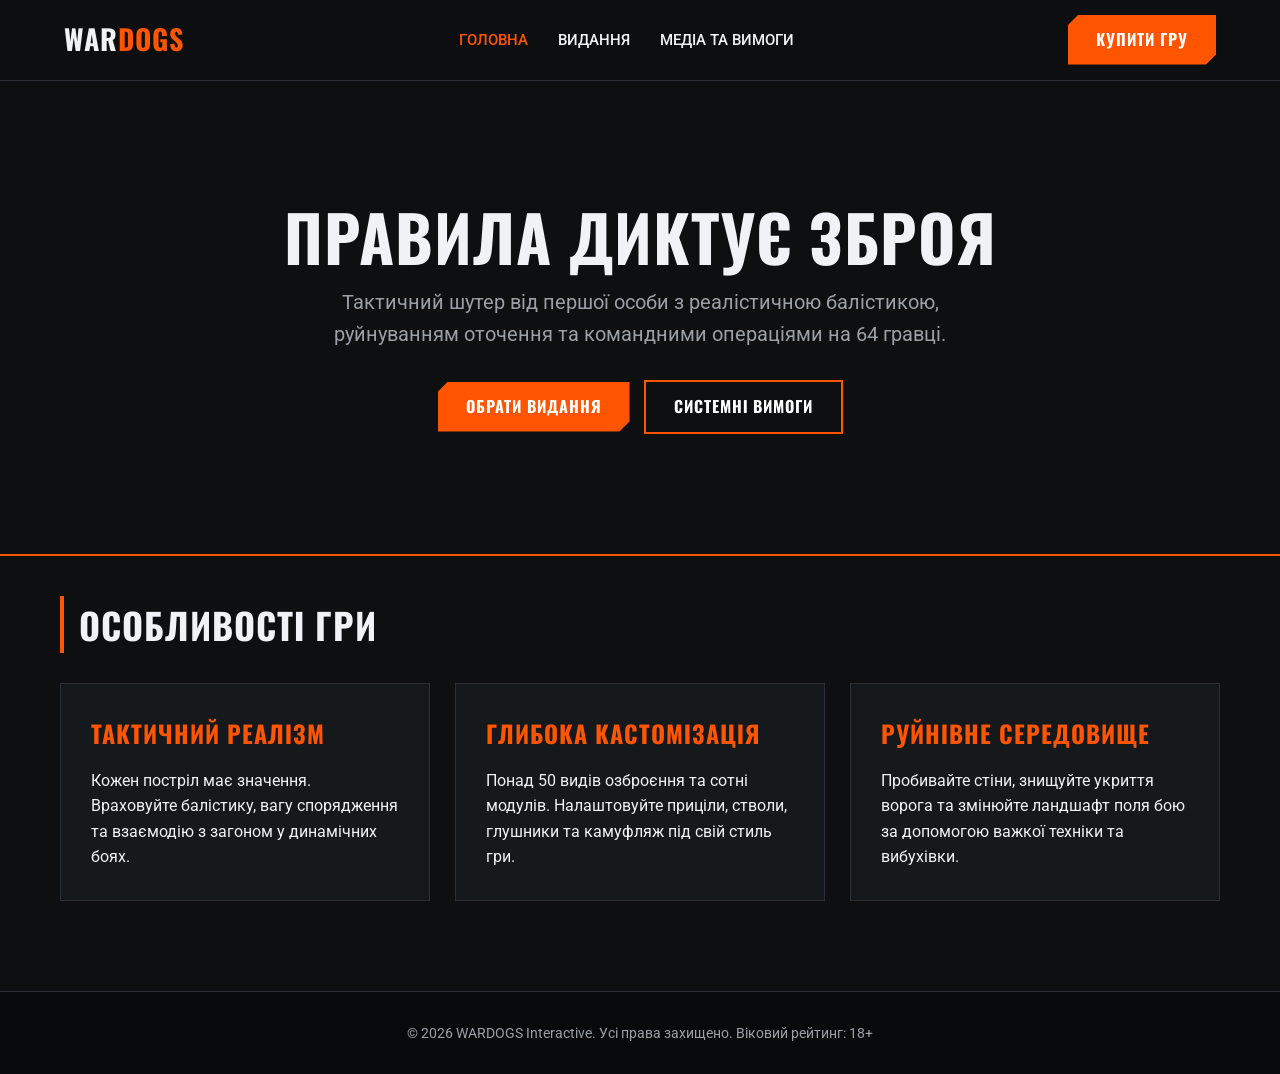
==== index.html @ 283fece9 "Initial commit" ====
<!DOCTYPE html>
<html lang="uk">
<head>
  <meta charset="UTF-8">
  <meta name="viewport" content="width=device-width, initial-scale=1.0">
  <title>WARDOGS — Офіційний сайт гри</title>
  <link rel="stylesheet" href="css/style.css">
</head>
<body>

  <header>
    <a href="index.html" class="logo">WAR<span>DOGS</span></a>
    <nav>
      <ul>
        <li><a href="index.html" class="active">Головна</a></li>
        <li><a href="editions.html">Видання</a></li>
        <li><a href="media.html">Медіа та Вимоги</a></li>
      </ul>
    </nav>
    <a href="editions.html" class="btn">Купити гру</a>
  </header>

  <section class="hero">
    <h1>ПРАВИЛА ДИКТУЄ ЗБРОЯ</h1>
    <p>Тактичний шутер від першої особи з реалістичною балістикою, руйнуванням оточення та командними операціями на 64 гравці.</p>
    <a href="editions.html" class="btn">Обрати видання</a>
    <a href="media.html" class="btn btn-outline" style="margin-left: 10px;">Системні вимоги</a>
  </section>

  <main>
    <h2 class="section-title">Особливості гри</h2>
    <div class="grid-3">
      <div class="card">
        <h3>Тактичний реалізм</h3>
        <p>Кожен постріл має значення. Враховуйте балістику, вагу спорядження та взаємодію з загоном у динамічних боях.</p>
      </div>
      <div class="card">
        <h3>Глибока кастомізація</h3>
        <p>Понад 50 видів озброєння та сотні модулів. Налаштовуйте приціли, стволи, глушники та камуфляж під свій стиль гри.</p>
      </div>
      <div class="card">
        <h3>Руйнівне середовище</h3>
        <p>Пробивайте стіни, знищуйте укриття ворога та змінюйте ландшафт поля бою за допомогою важкої техніки та вибухівки.</p>
      </div>
    </div>
  </main>

  <footer>
    <p>&copy; 2026 WARDOGS Interactive. Усі права захищено. Віковий рейтинг: 18+</p>
  </footer>

</body>
</html>
---- css/style.css ----
@import url('https://fonts.googleapis.com/css2?family=Oswald:wght@500;700&family=Roboto:wght@400;500;700&display=swap');

:root {
  --bg-dark: #0d0f10;
  --bg-card: #16191c;
  --bg-header: rgba(13, 15, 16, 0.95);
  --accent: #ff5500;
  --accent-hover: #ff7733;
  --text-main: #f0f2f5;
  --text-muted: #9aa0a6;
  --border: #2a2f35;
}

* {
  box-sizing: border-box;
  margin: 0;
  padding: 0;
}

body {
  background-color: var(--bg-dark);
  color: var(--text-main);
  font-family: 'Roboto', sans-serif;
  line-height: 1.6;
  display: flex;
  flex-direction: column;
  min-height: 100vh;
}

h1, h2, h3, .logo {
  font-family: 'Oswald', sans-serif;
  text-transform: uppercase;
  letter-spacing: 1px;
}

a {
  text-decoration: none;
  color: inherit;
}

/* Навігація */
header {
  background: var(--bg-header);
  border-bottom: 1px solid var(--border);
  position: sticky;
  top: 0;
  z-index: 100;
  padding: 15px 5%;
  display: flex;
  justify-content: space-between;
  align-items: center;
}

.logo {
  font-size: 28px;
  font-weight: 700;
  color: var(--text-main);
}

.logo span {
  color: var(--accent);
}

nav ul {
  list-style: none;
  display: flex;
  gap: 30px;
}

nav a {
  font-weight: 500;
  font-size: 15px;
  text-transform: uppercase;
  transition: color 0.3s;
}

nav a:hover, nav a.active {
  color: var(--accent);
}

.btn {
  display: inline-block;
  background: var(--accent);
  color: #fff;
  padding: 12px 28px;
  font-family: 'Oswald', sans-serif;
  font-size: 16px;
  font-weight: 700;
  text-transform: uppercase;
  letter-spacing: 1px;
  border: none;
  cursor: pointer;
  transition: background 0.3s, transform 0.2s;
  clip-path: polygon(10px 0, 100% 0, 100% calc(100% - 10px), calc(100% - 10px) 100%, 0 100%, 0 10px);
}

.btn:hover {
  background: var(--accent-hover);
  transform: translateY(-2px);
}

.btn-outline {
  background: transparent;
  border: 2px solid var(--accent);
  clip-path: none;
}

.btn-outline:hover {
  background: var(--accent);
}

/* Контейнер */
main {
  flex: 1;
  width: 100%;
  max-width: 1200px;
  margin: 0 auto;
  padding: 40px 20px;
}

/* Hero секція (Головна) */
.hero {
  background: linear-gradient(rgba(13, 15, 16, 0.6), rgba(13, 15, 16, 0.95)), 
              url('https://images.unsplash.com/photo-1542751371-adc38448a05e?auto=format&fit=crop&w=1600&q=80') center/cover;
  padding: 120px 5%;
  text-align: center;
  border-bottom: 2px solid var(--accent);
}

.hero h1 {
  font-size: 64px;
  margin-bottom: 15px;
  line-height: 1.1;
}

.hero p {
  font-size: 20px;
  color: var(--text-muted);
  max-width: 650px;
  margin: 0 auto 30px;
}

/* Сітка карток */
.section-title {
  font-size: 36px;
  margin-bottom: 30px;
  border-left: 4px solid var(--accent);
  padding-left: 15px;
}

.grid-3 {
  display: grid;
  grid-template-columns: repeat(auto-fit, minmax(300px, 1fr));
  gap: 25px;
  margin-bottom: 50px;
}

.card {
  background: var(--bg-card);
  border: 1px solid var(--border);
  padding: 30px;
  display: flex;
  flex-direction: column;
  justify-content: space-between;
  transition: border-color 0.3s;
}

.card:hover {
  border-color: var(--accent);
}

.card h3 {
  font-size: 24px;
  margin-bottom: 15px;
  color: var(--accent);
}

.card ul {
  list-style: none;
  margin-bottom: 25px;
}

.card ul li {
  padding: 8px 0;
  border-bottom: 1px solid var(--border);
  color: var(--text-muted);
}

.card ul li::before {
  content: "▪ ";
  color: var(--accent);
}

.price {
  font-family: 'Oswald', sans-serif;
  font-size: 32px;
  font-weight: 700;
  margin-bottom: 20px;
}

/* Галерея та таблиця */
.gallery {
  display: grid;
  grid-template-columns: repeat(auto-fit, minmax(280px, 1fr));
  gap: 15px;
  margin-bottom: 50px;
}

.gallery img {
  width: 100%;
  height: 200px;
  object-fit: cover;
  border: 1px solid var(--border);
}

table {
  width: 100%;
  border-collapse: collapse;
  background: var(--bg-card);
  margin-bottom: 40px;
}

th, td {
  padding: 15px;
  text-align: left;
  border: 1px solid var(--border);
}

th {
  background: #1f2328;
  color: var(--accent);
  font-family: 'Oswald', sans-serif;
  text-transform: uppercase;
}

/* Форма замовлення */
.checkout-box {
  max-width: 600px;
  margin: 0 auto;
  background: var(--bg-card);
  padding: 40px;
  border: 1px solid var(--border);
}

.form-group {
  margin-bottom: 20px;
}

.form-group label {
  display: block;
  margin-bottom: 8px;
  font-weight: 500;
  color: var(--text-muted);
}

.form-group input, .form-group select {
  width: 100%;
  padding: 12px;
  background: var(--bg-dark);
  border: 1px solid var(--border);
  color: var(--text-main);
  font-size: 16px;
}

.form-group input:focus, .form-group select:focus {
  outline: none;
  border-color: var(--accent);
}

/* Футер */
footer {
  background: #08090a;
  border-top: 1px solid var(--border);
  text-align: center;
  padding: 30px 20px;
  color: var(--text-muted);
  font-size: 14px;
}
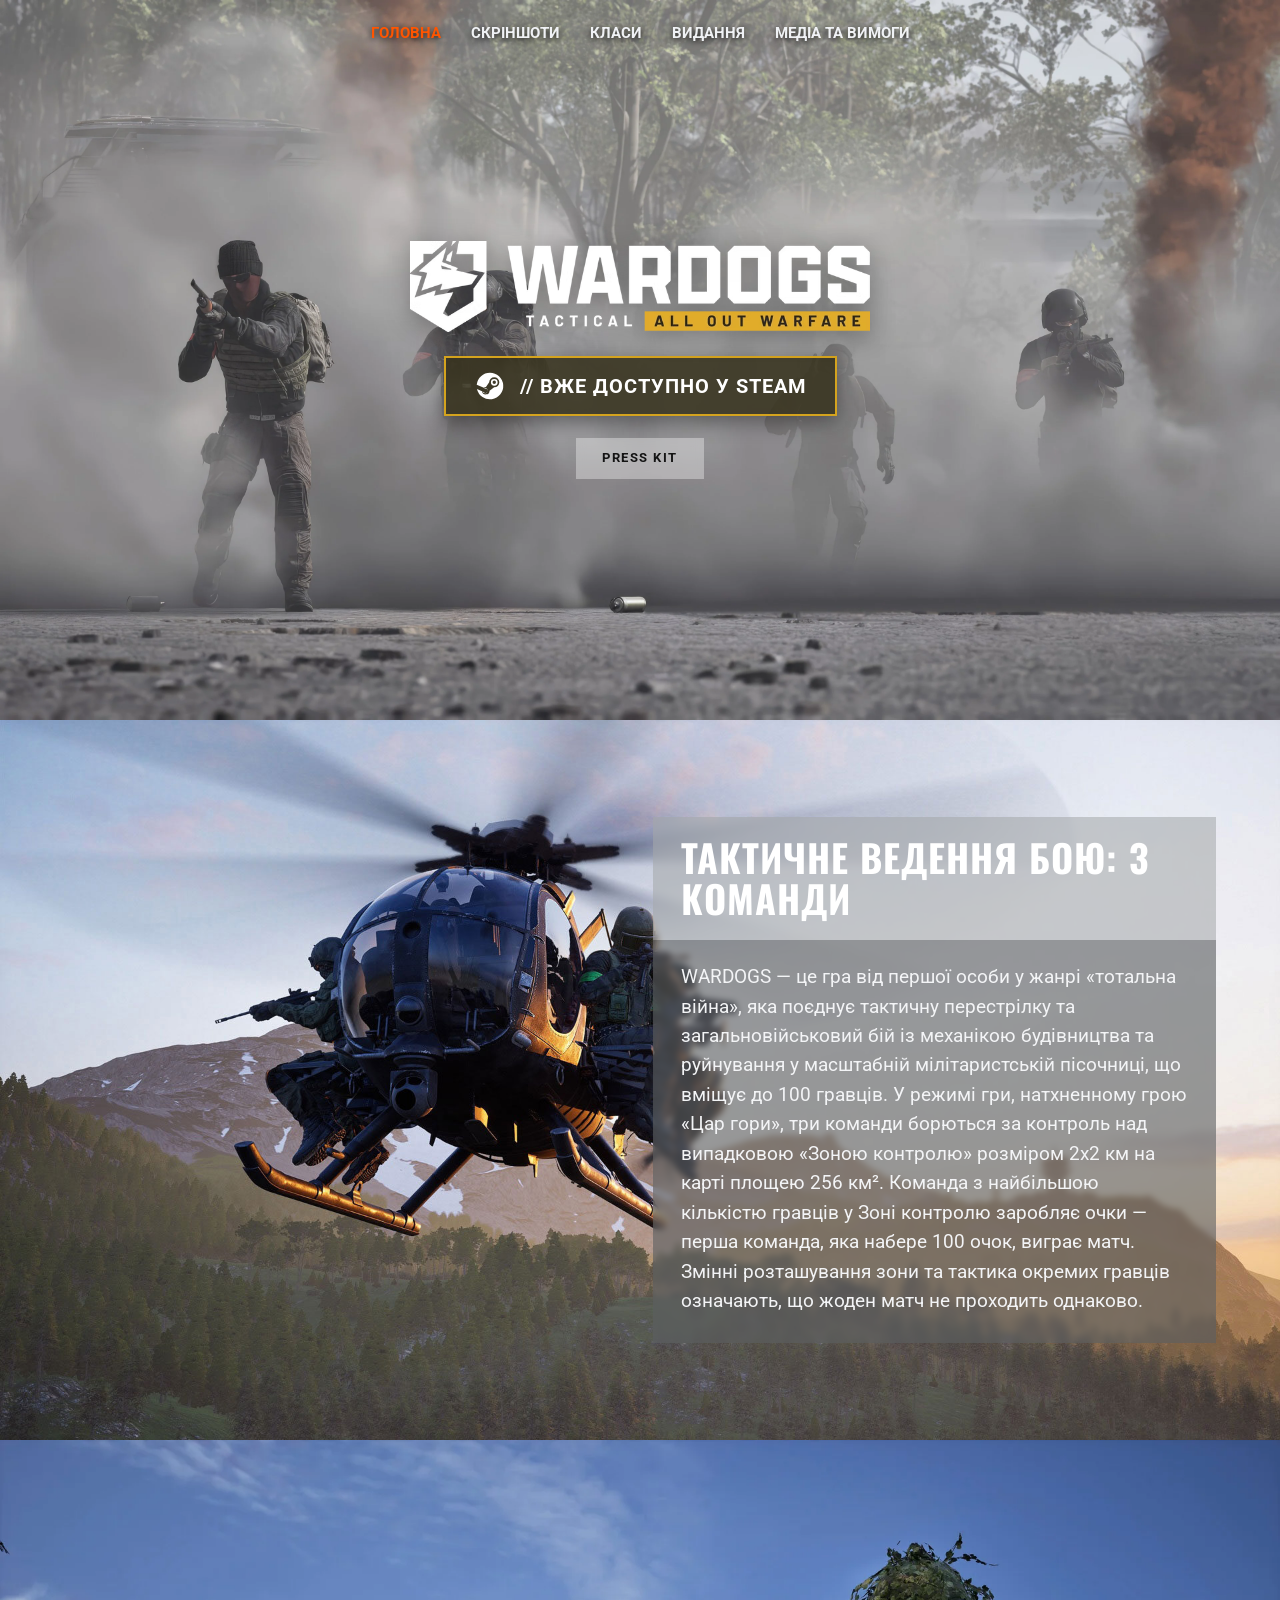
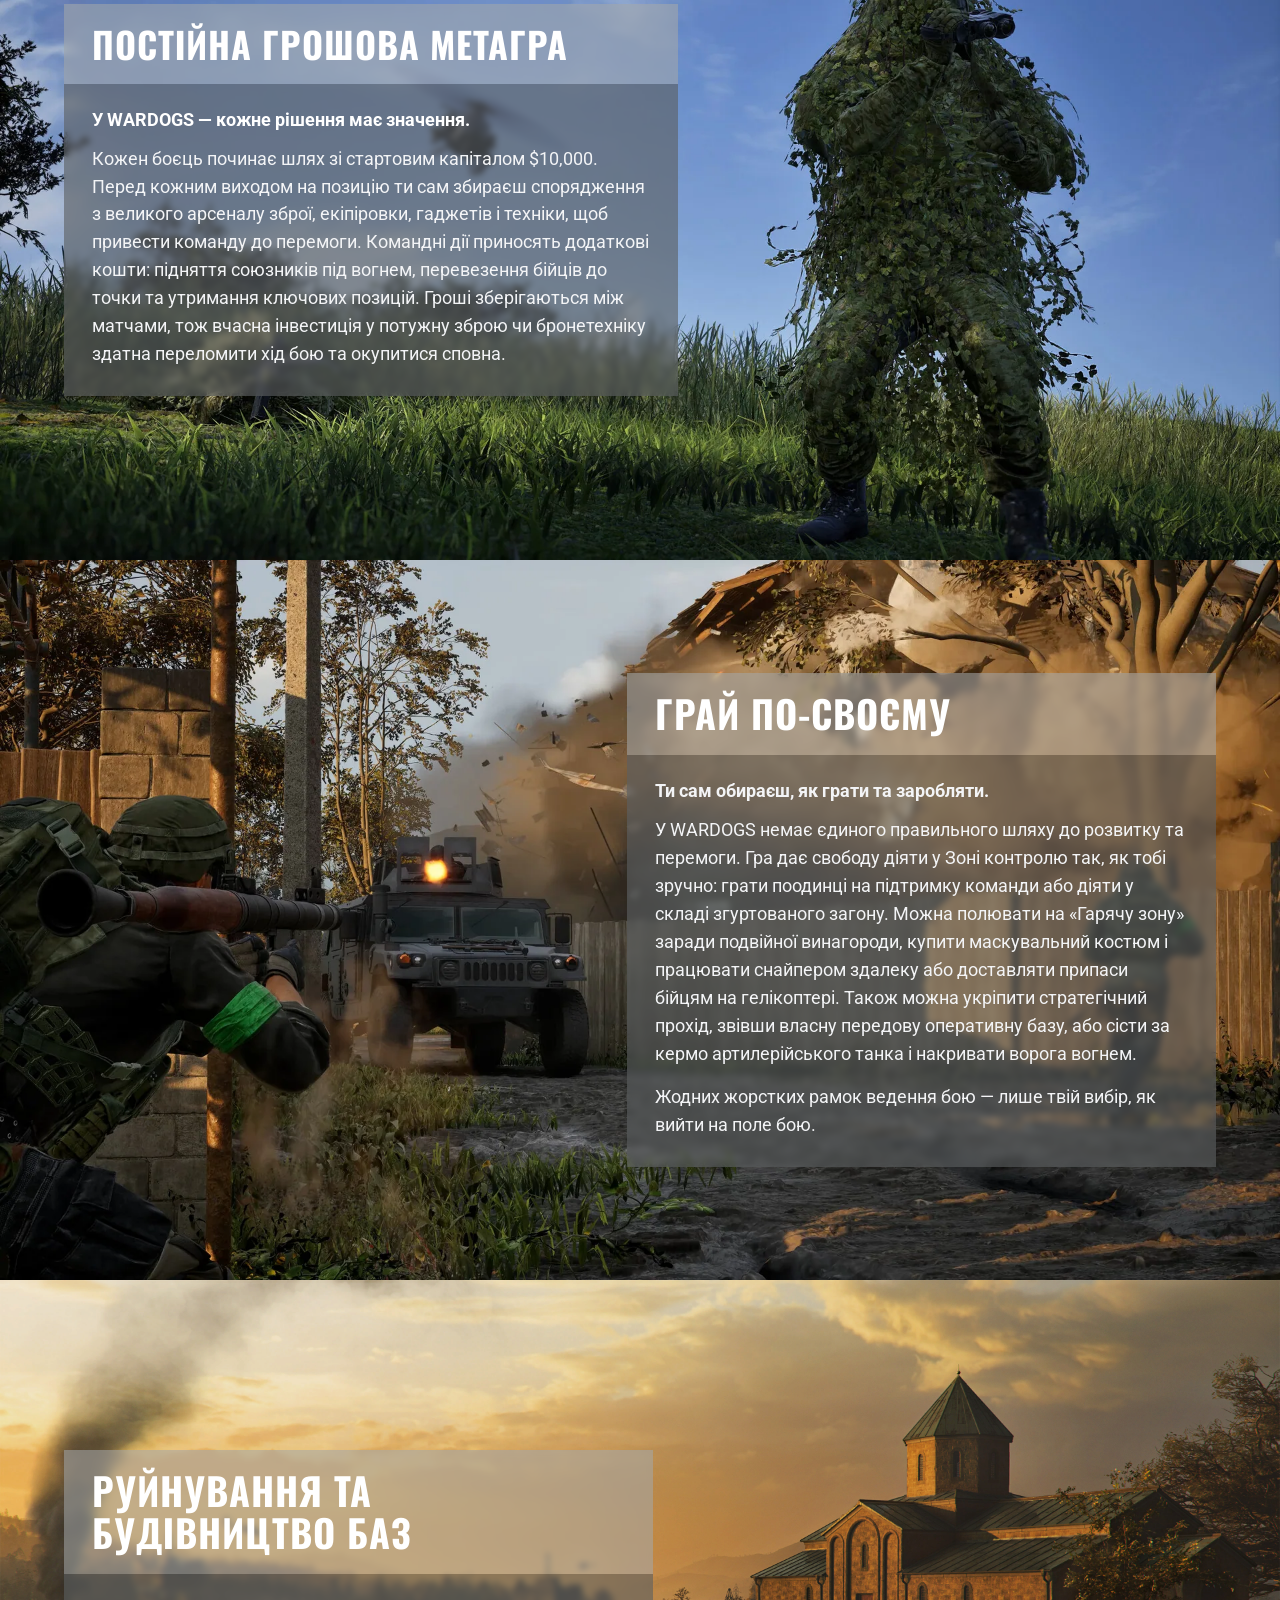
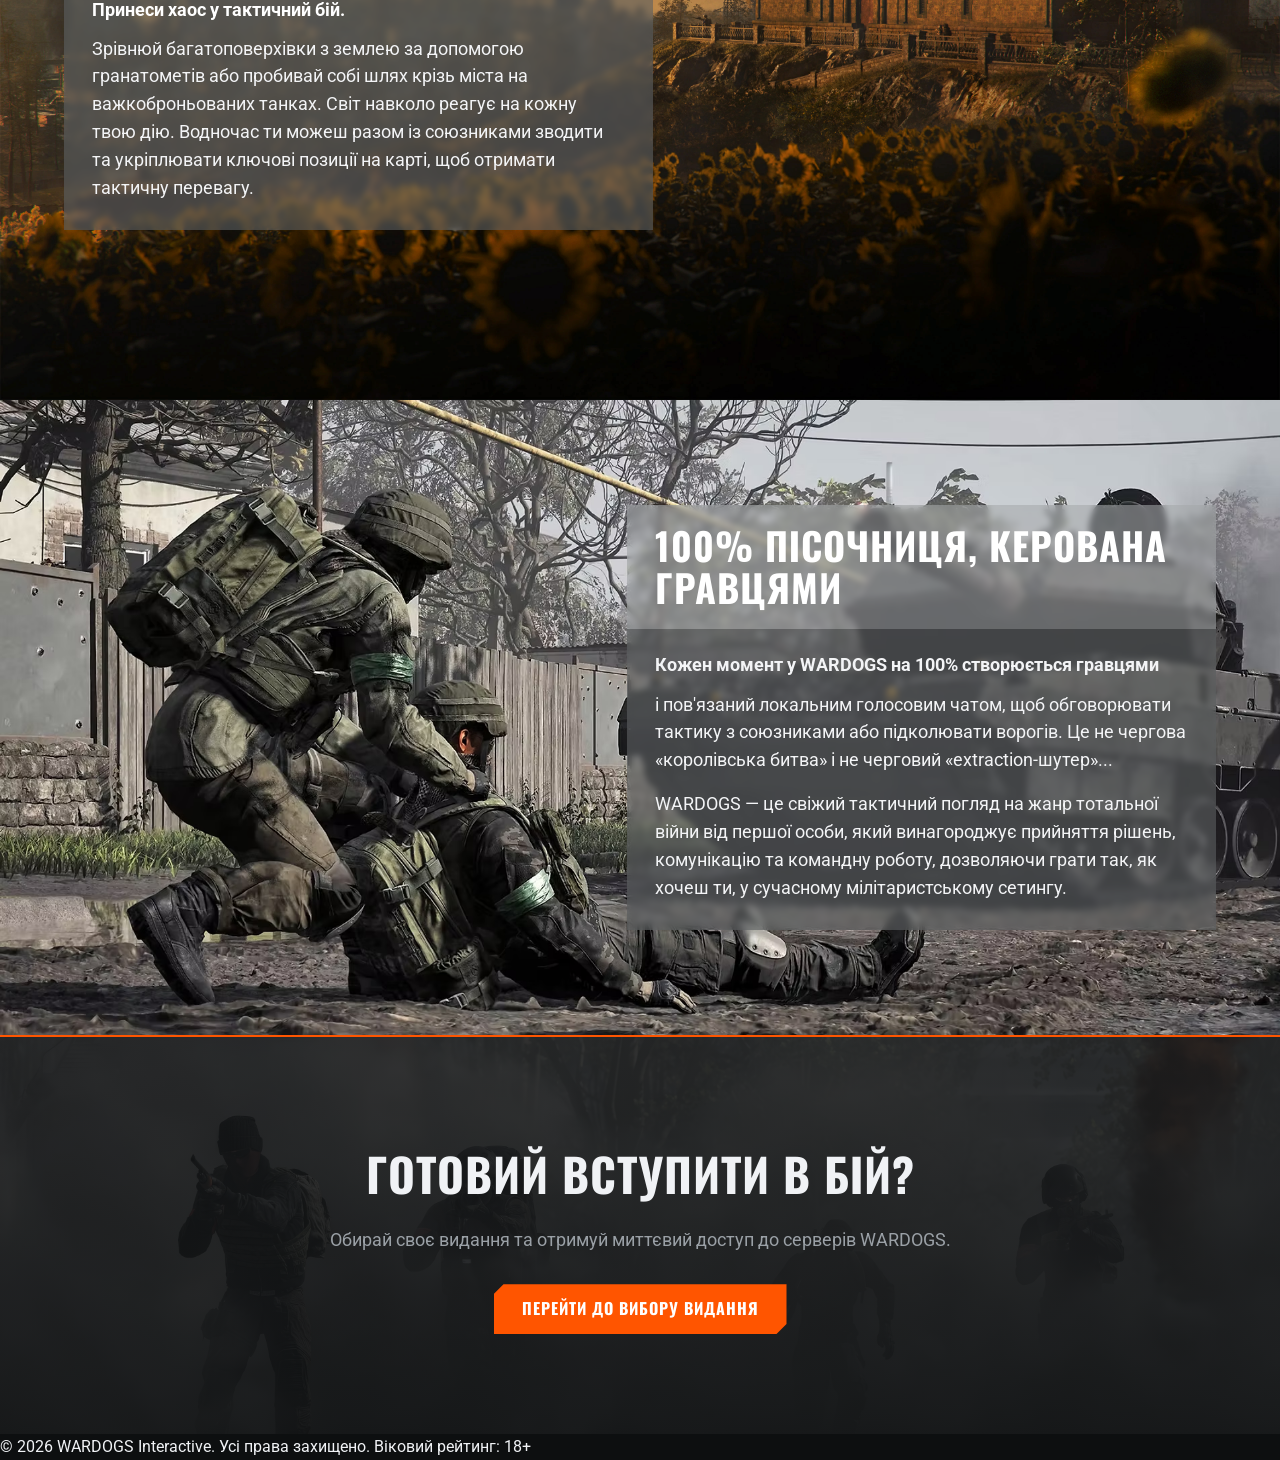
==== commit 05e74e6d: "2para" ====
--- a/index.html
+++ b/index.html
@@ -1,53 +1,156 @@
 <!DOCTYPE html>
 <html lang="uk">
+
 <head>
   <meta charset="UTF-8">
   <meta name="viewport" content="width=device-width, initial-scale=1.0">
   <title>WARDOGS — Офіційний сайт гри</title>
   <link rel="stylesheet" href="css/style.css">
 </head>
+
 <body>
 
   <header>
-    <a href="index.html" class="logo">WAR<span>DOGS</span></a>
-    <nav>
-      <ul>
-        <li><a href="index.html" class="active">Головна</a></li>
-        <li><a href="editions.html">Видання</a></li>
-        <li><a href="media.html">Медіа та Вимоги</a></li>
-      </ul>
-    </nav>
-    <a href="editions.html" class="btn">Купити гру</a>
-  </header>
+  <nav>
+    <ul>
+      <li><a href="index.html" class="active">Головна</a></li>
+      <li><a href="screenshots.html">Скріншоти</a></li>
+      <li><a href="#classes">Класи</a></li>
+      <li><a href="editions.html">Видання</a></li>
+      <li><a href="media.html">Медіа та Вимоги</a></li>
+    </ul>
+  </nav>
+</header>
 
+  <!-- Повноекранний банер -->
+
+  
+  
+    
   <section class="hero">
-    <h1>ПРАВИЛА ДИКТУЄ ЗБРОЯ</h1>
-    <p>Тактичний шутер від першої особи з реалістичною балістикою, руйнуванням оточення та командними операціями на 64 гравці.</p>
-    <a href="editions.html" class="btn">Обрати видання</a>
-    <a href="media.html" class="btn btn-outline" style="margin-left: 10px;">Системні вимоги</a>
+  <img src="images/wardogs-videojuego-14545.webp" alt="WARDOGS" class="hero-bg">
+
+  <div class="hero-center">
+    <div class="wardogs-brand">
+      <img src="images/center_logo.avif" alt="WARDOGS Logo" class="brand-logo-img">
+    </div>
+
+    <a href="editions.html" class="steam-btn">
+      <svg class="steam-icon" viewBox="0 0 24 24" fill="currentColor">
+        <path d="M12 2a10 10 0 0 0-9.96 9.04l5.35 2.21a2.84 2.84 0 0 1 1.6-.49l2.4-3.48v-.05a3.8 3.8 0 1 1 3.8 3.8h-.09l-3.42 2.44a2.85 2.85 0 0 1-5.66.43L2.2 14.3A10 10 0 1 0 12 2zm-4.5 14.6l-1.2-.5a2.14 2.14 0 0 0 3.92.22 2.14 2.14 0 0 0-2.72-2.72l1.24.51a1.57 1.57 0 1 1-1.24 2.49zm7.7-4.87a2.53 2.53 0 1 0 0-5.06 2.53 2.53 0 0 0 0 5.06zm0-3.8a1.27 1.27 0 1 1 0 2.54 1.27 1.27 0 0 1 0-2.54z"/>
+      </svg>
+      <span>// ВЖЕ ДОСТУПНО У STEAM</span>
+    </a>
+
+    <a href="media.html" class="presskit-btn">PRESS KIT</a>
+  </div>
+</section>
+
+
+   <section class="showcase-banner">
+  <img src="images/wardogs-preview-devourer-of-weekends-2266.jpg" alt="3 Team Tactical Warfare" class="showcase-bg">
+  <div class="showcase-card">
+    <div class="showcase-header">
+      <h2>ТАКТИЧНЕ ВЕДЕННЯ БОЮ: 3 КОМАНДИ</h2>
+    </div>
+    <div class="showcase-body">
+      <p>
+        WARDOGS — це гра від першої особи у жанрі «тотальна війна», яка поєднує тактичну перестрілку та загальновійськовий бій із механікою будівництва та руйнування у масштабній мілітаристській пісочниці, що вміщує до 100 гравців. У режимі гри, натхненному грою «Цар гори», три команди борються за контроль над випадковою «Зоною контролю» розміром 2x2 км на карті площею 256 км². Команда з найбільшою кількістю гравців у Зоні контролю заробляє очки — перша команда, яка набере 100 очок, виграє матч. Змінні розташування зони та тактика окремих гравців означають, що жоден матч не проходить однаково.
+      </p>
+    </div>
+  </div>
+</section>
+
+
+
+  <!-- Секція 2: Особливості -->
+<section class="metagame-banner">
+  <img src="images/steam-screenshot-09-625a6110d2169f7c.webp" alt="Persistent Cash Metagame" class="metagame-bg">
+
+  <div class="metagame-card">
+    <div class="metagame-header">
+      <h2>ПОСТІЙНА ГРОШОВА МЕТАГРА</h2>
+    </div>
+    <div class="metagame-body">
+      <p class="metagame-lead">У WARDOGS — кожне рішення має значення.</p>
+      <p>
+        Кожен боєць починає шлях зі стартовим капіталом $10,000. Перед кожним виходом на позицію ти сам збираєш спорядження з великого арсеналу зброї, екіпіровки, гаджетів і техніки, щоб привести команду до перемоги. Командні дії приносять додаткові кошти: підняття союзників під вогнем, перевезення бійців до точки та утримання ключових позицій. Гроші зберігаються між матчами, тож вчасна інвестиція у потужну зброю чи бронетехніку здатна переломити хід бою та окупитися сповна.
+      </p>
+    </div>
+  </div>
+</section>
+
+  <!-- Секція 3: Класи оперативників -->
+  <section class="playway-banner">
+  <img src="images/steam-screenshot-08-31e9fe9f3c106a30.webp" alt="Play Your Way" class="playway-bg">
+
+  <div class="playway-card">
+    <div class="playway-header">
+      <h2>ГРАЙ ПО-СВОЄМУ</h2>
+    </div>
+    <div class="playway-body">
+      <p class="playway-lead">Ти сам обираєш, як грати та заробляти.</p>
+      <p>
+        У WARDOGS немає єдиного правильного шляху до розвитку та перемоги. Гра дає свободу діяти у Зоні контролю так, як тобі зручно: грати поодинці на підтримку команди або діяти у складі згуртованого загону. Можна полювати на «Гарячу зону» заради подвійної винагороди, купити маскувальний костюм і працювати снайпером здалеку або доставляти припаси бійцям на гелікоптері. Також можна укріпити стратегічний прохід, звівши власну передову оперативну базу, або сісти за кермо артилерійського танка і накривати ворога вогнем.
+      </p>
+      <p class="playway-footer-note">
+        Жодних жорстких рамок ведення бою — лише твій вибір, як вийти на поле бою.
+      </p>
+    </div>
+  </div>
+</section>
+
+
+
+<section class="destruction-banner">
+  <img src="images/7e3lloricclh1.png" alt="Destruction & Base Building" class="destruction-bg">
+
+  <div class="destruction-card">
+    <div class="destruction-header">
+      <h2>РУЙНУВАННЯ ТА БУДІВНИЦТВО БАЗ</h2>
+    </div>
+    <div class="destruction-body">
+      <p class="destruction-lead">Принеси хаос у тактичний бій.</p>
+      <p>
+        Зрівнюй багатоповерхівки з землею за допомогою гранатометів або пробивай собі шлях крізь міста на важкоброньованих танках. Світ навколо реагує на кожну твою дію. Водночас ти можеш разом із союзниками зводити та укріплювати ключові позиції на карті, щоб отримати тактичну перевагу.
+      </p>
+    </div>
+  </div>
+</section>
+
+
+<section class="playway-banner">
+  <img src="images/aa46ea_bf77040c29524f0d8facb0041819efef~mv2.avif" alt="100% Player-Driven Sandbox" class="playway-bg">
+
+  <div class="playway-card">
+    <div class="playway-header">
+      <h2>100% ПІСОЧНИЦЯ, КЕРОВАНА ГРАВЦЯМИ</h2>
+    </div>
+    <div class="playway-body">
+      <p class="playway-lead">Кожен момент у WARDOGS на 100% створюється гравцями</p>
+      <p>
+        і пов'язаний локальним голосовим чатом, щоб обговорювати тактику з союзниками або підколювати ворогів. Це не чергова «королівська битва» і не черговий «extraction-шутер»...
+      </p>
+      <p class="playway-footer-note">
+        WARDOGS — це свіжий тактичний погляд на жанр тотальної війни від першої особи, який винагороджує прийняття рішень, комунікацію та командну роботу, дозволяючи грати так, як хочеш ти, у сучасному мілітаристському сетингу.
+      </p>
+    </div>
+  </div>
+</section>
+
+  <!-- Секція 4: Нижній банер купівлі -->
+  <section class="cta-banner">
+    <div class="container">
+      <h2>ГОТОВИЙ ВСТУПИТИ В БІЙ?</h2>
+      <p>Обирай своє видання та отримуй миттєвий доступ до серверів WARDOGS.</p>
+      <a href="editions.html" class="btn">Перейти до вибору видання</a>
+    </div>
   </section>
-
-  <main>
-    <h2 class="section-title">Особливості гри</h2>
-    <div class="grid-3">
-      <div class="card">
-        <h3>Тактичний реалізм</h3>
-        <p>Кожен постріл має значення. Враховуйте балістику, вагу спорядження та взаємодію з загоном у динамічних боях.</p>
-      </div>
-      <div class="card">
-        <h3>Глибока кастомізація</h3>
-        <p>Понад 50 видів озброєння та сотні модулів. Налаштовуйте приціли, стволи, глушники та камуфляж під свій стиль гри.</p>
-      </div>
-      <div class="card">
-        <h3>Руйнівне середовище</h3>
-        <p>Пробивайте стіни, знищуйте укриття ворога та змінюйте ландшафт поля бою за допомогою важкої техніки та вибухівки.</p>
-      </div>
-    </div>
-  </main>
 
   <footer>
     <p>&copy; 2026 WARDOGS Interactive. Усі права захищено. Віковий рейтинг: 18+</p>
   </footer>
 
 </body>
+
 </html>
--- a/css/style.css
+++ b/css/style.css
@@ -17,6 +17,10 @@
   padding: 0;
 }
 
+html {
+  scroll-behavior: smooth;
+}
+
 body {
   background-color: var(--bg-dark);
   color: var(--text-main);
@@ -27,7 +31,10 @@
   min-height: 100vh;
 }
 
-h1, h2, h3, .logo {
+h1,
+h2,
+h3,
+.logo {
   font-family: 'Oswald', sans-serif;
   text-transform: uppercase;
   letter-spacing: 1px;
@@ -38,27 +45,19 @@
   color: inherit;
 }
 
-/* Навігація */
+/* Фіксована прозора навігація по центру */
 header {
-  background: var(--bg-header);
-  border-bottom: 1px solid var(--border);
-  position: sticky;
+  background: transparent;
+  border-bottom: none;
+  position: fixed;
   top: 0;
+  left: 0;
+  width: 100%;
   z-index: 100;
-  padding: 15px 5%;
-  display: flex;
-  justify-content: space-between;
-  align-items: center;
-}
-
-.logo {
-  font-size: 28px;
-  font-weight: 700;
-  color: var(--text-main);
-}
-
-.logo span {
-  color: var(--accent);
+  padding: 20px 5%;
+  display: flex;
+  justify-content: center;
+  align-items: center;
 }
 
 nav ul {
@@ -68,13 +67,15 @@
 }
 
 nav a {
-  font-weight: 500;
+  font-weight: 700;
   font-size: 15px;
   text-transform: uppercase;
+  text-shadow: 0 2px 6px rgba(0, 0, 0, 0.85);
   transition: color 0.3s;
 }
 
-nav a:hover, nav a.active {
+nav a:hover,
+nav a.active {
   color: var(--accent);
 }
 
@@ -109,7 +110,7 @@
   background: var(--accent);
 }
 
-/* Контейнер */
+/* Контейнер для внутрішніх сторінок */
 main {
   flex: 1;
   width: 100%;
@@ -118,29 +119,344 @@
   padding: 40px 20px;
 }
 
-/* Hero секція (Головна) */
+/* Головний Hero-банер з логотипом WARDOGS та кнопкою Steam */
 .hero {
-  background: linear-gradient(rgba(13, 15, 16, 0.6), rgba(13, 15, 16, 0.95)), 
-              url('https://images.unsplash.com/photo-1542751371-adc38448a05e?auto=format&fit=crop&w=1600&q=80') center/cover;
-  padding: 120px 5%;
+  position: relative;
+  width: 100%;
+  padding: 0;
+  display: flex;
+  align-items: center;
+  justify-content: center;
+  overflow: hidden;
+}
+
+.hero-bg {
+  width: 100%;
+  height: auto;
+  display: block;
+}
+
+.hero-center {
+  position: absolute;
+  z-index: 2;
+  display: flex;
+  flex-direction: column;
+  align-items: center;
   text-align: center;
-  border-bottom: 2px solid var(--accent);
-}
-
-.hero h1 {
-  font-size: 64px;
-  margin-bottom: 15px;
+  padding: 0 20px;
+}
+
+.wardogs-brand {
+  display: flex;
+  align-items: center;
+  justify-content: center;
+  margin-bottom: 24px;
+  filter: drop-shadow(0 4px 12px rgba(0, 0, 0, 0.35));
+}
+
+.brand-logo-img {
+  max-width: 460px;
+  width: 100%;
+  height: auto;
+  display: block;
+}
+
+.steam-btn {
+  display: inline-flex;
+  align-items: center;
+  gap: 14px;
+  background: rgba(54, 49, 28, 0.85);
+  border: 2px solid #d4a31e;
+  color: #ffffff;
+  padding: 12px 28px;
+  font-family: 'Roboto', sans-serif;
+  font-size: 20px;
+  font-weight: 700;
+  letter-spacing: 1px;
+  text-transform: uppercase;
+  margin-bottom: 22px;
+  transition: transform 0.2s, background 0.2s;
+  box-shadow: 0 6px 20px rgba(0, 0, 0, 0.4);
+}
+
+.steam-btn:hover {
+  background: rgba(74, 67, 36, 0.95);
+  transform: translateY(-2px);
+}
+
+.steam-icon {
+  width: 32px;
+  height: 32px;
+  color: #ffffff;
+}
+
+.presskit-btn {
+  display: inline-block;
+  background: rgba(255, 255, 255, 0.35);
+  backdrop-filter: blur(4px);
+  color: #141414;
+  padding: 10px 26px;
+  font-family: 'Roboto', sans-serif;
+  font-size: 13px;
+  font-weight: 700;
+  letter-spacing: 1.5px;
+  text-transform: uppercase;
+  transition: background 0.2s;
+}
+
+.presskit-btn:hover {
+  background: rgba(255, 255, 255, 0.6);
+}
+
+/* Банер із карткою праворуч (3 Team Tactical Warfare) */
+.showcase-banner {
+  position: relative;
+  width: 100%;
+  padding: 0;
+  display: flex;
+  align-items: center;
+  justify-content: flex-end;
+  background-color: #0d0f10;
+  overflow: hidden;
+}
+
+.showcase-bg {
+  width: 100%;
+  height: auto;
+  display: block;
+}
+
+.showcase-card {
+  position: absolute;
+  right: 5%;
+  z-index: 2;
+  width: 44%;
+  max-width: 680px;
+  min-width: 420px;
+  color: #ffffff;
+  backdrop-filter: blur(3px);
+}
+
+.showcase-header {
+  background: rgba(165, 168, 170, 0.56);
+  padding: 20px 28px;
+}
+
+.showcase-header h2 {
+  font-size: 38px;
   line-height: 1.1;
-}
-
-.hero p {
-  font-size: 20px;
-  color: var(--text-muted);
-  max-width: 650px;
-  margin: 0 auto 30px;
-}
-
-/* Сітка карток */
+  letter-spacing: 1px;
+  color: #ffffff;
+}
+
+.showcase-body {
+  background: rgba(92, 95, 98, 0.62);
+  padding: 22px 28px 28px;
+}
+
+.showcase-body p {
+  font-size: 19px;
+  line-height: 1.55;
+  color: #f3f4f6;
+}
+
+/* Банер із карткою ліворуч (Persistent Cash Metagame) */
+.metagame-banner {
+  position: relative;
+  width: 100%;
+  padding: 0;
+  display: flex;
+  align-items: center;
+  justify-content: flex-start;
+  background-color: #0d0f10;
+  overflow: hidden;
+}
+
+.metagame-bg {
+  width: 100%;
+  height: auto;
+  display: block;
+}
+
+.metagame-card {
+  position: absolute;
+  left: 5%;
+  z-index: 2;
+  width: 48%;
+  max-width: 720px;
+  min-width: 420px;
+  color: #ffffff;
+  backdrop-filter: blur(3px);
+}
+
+.metagame-header {
+  background: rgba(165, 168, 170, 0.56);
+  padding: 20px 28px;
+}
+
+.metagame-header h2 {
+  font-size: 36px;
+  line-height: 1.1;
+  letter-spacing: 1px;
+  color: #ffffff;
+}
+
+.metagame-body {
+  background: rgba(92, 95, 98, 0.62);
+  padding: 22px 28px 28px;
+}
+
+.metagame-lead {
+  font-size: 18px;
+  font-weight: 700;
+  margin-bottom: 10px;
+  color: #ffffff;
+}
+
+.metagame-body p:last-child {
+  font-size: 18px;
+  line-height: 1.55;
+  color: #f3f4f6;
+}
+
+/* Банер із карткою праворуч (Play Your Way / 100% Sandbox) */
+.playway-banner {
+  position: relative;
+  width: 100%;
+  padding: 0;
+  display: flex;
+  align-items: center;
+  justify-content: flex-end;
+  background-color: #0d0f10;
+  overflow: hidden;
+}
+
+.playway-bg {
+  width: 100%;
+  height: auto;
+  display: block;
+}
+
+.playway-card {
+  position: absolute;
+  right: 5%;
+  z-index: 2;
+  width: 46%;
+  max-width: 700px;
+  min-width: 420px;
+  color: #ffffff;
+  backdrop-filter: blur(3px);
+}
+
+.playway-header {
+  background: rgba(165, 168, 170, 0.56);
+  padding: 20px 28px;
+}
+
+.playway-header h2 {
+  font-size: 38px;
+  line-height: 1.1;
+  letter-spacing: 1px;
+  color: #ffffff;
+}
+
+.playway-body {
+  background: rgba(92, 95, 98, 0.62);
+  padding: 22px 28px 28px;
+}
+
+.playway-lead {
+  font-size: 18px;
+  font-weight: 700;
+  margin-bottom: 12px;
+  color: #ffffff;
+}
+
+.playway-body p {
+  font-size: 18px;
+  line-height: 1.55;
+  color: #f3f4f6;
+}
+
+.playway-footer-note {
+  margin-top: 16px;
+}
+
+/* Банер із карткою ліворуч (Destruction & Base Building) */
+.destruction-banner {
+  position: relative;
+  width: 100%;
+  padding: 0;
+  display: flex;
+  align-items: center;
+  justify-content: flex-start;
+  background-color: #0d0f10;
+  overflow: hidden;
+}
+
+.destruction-bg {
+  width: 100%;
+  height: auto;
+  display: block;
+}
+
+.destruction-card {
+  position: absolute;
+  left: 5%;
+  z-index: 2;
+  width: 46%;
+  max-width: 700px;
+  min-width: 420px;
+  color: #ffffff;
+  backdrop-filter: blur(3px);
+}
+
+.destruction-header {
+  background: rgba(165, 168, 170, 0.56);
+  padding: 20px 28px;
+}
+
+.destruction-header h2 {
+  font-size: 38px;
+  line-height: 1.1;
+  letter-spacing: 1px;
+  color: #ffffff;
+}
+
+.destruction-body {
+  background: rgba(92, 95, 98, 0.62);
+  padding: 22px 28px 28px;
+}
+
+.destruction-lead {
+  font-size: 18px;
+  font-weight: 700;
+  margin-bottom: 10px;
+  color: #ffffff;
+}
+
+.destruction-body p:last-child {
+  font-size: 18px;
+  line-height: 1.55;
+  color: #f3f4f6;
+}
+
+/* Великі секції для гортання */
+.section-block {
+  padding: 100px 20px;
+}
+
+.bg-alt {
+  background-color: #111315;
+  border-top: 1px solid var(--border);
+  border-bottom: 1px solid var(--border);
+}
+
+.container {
+  max-width: 1200px;
+  margin: 0 auto;
+}
+
 .section-title {
   font-size: 36px;
   margin-bottom: 30px;
@@ -148,6 +464,7 @@
   padding-left: 15px;
 }
 
+/* Сітки карток */
 .grid-3 {
   display: grid;
   grid-template-columns: repeat(auto-fit, minmax(300px, 1fr));
@@ -155,6 +472,12 @@
   margin-bottom: 50px;
 }
 
+.grid-4 {
+  display: grid;
+  grid-template-columns: repeat(auto-fit, minmax(240px, 1fr));
+  gap: 20px;
+}
+
 .card {
   background: var(--bg-card);
   border: 1px solid var(--border);
@@ -198,7 +521,54 @@
   margin-bottom: 20px;
 }
 
-/* Галерея та таблиця */
+/* Нижній заклик до дії */
+.cta-banner {
+  background: linear-gradient(rgba(13, 15, 16, 0.8), rgba(13, 15, 16, 0.9)),
+    url('../images/wardogs-videojuego-14545.webp') center/cover;
+  padding: 100px 20px;
+  text-align: center;
+  border-top: 2px solid var(--accent);
+}
+
+.cta-banner h2 {
+  font-size: 46px;
+  margin-bottom: 15px;
+}
+
+.cta-banner p {
+  color: var(--text-muted);
+  font-size: 18px;
+  margin-bottom: 30px;
+}
+
+/* Сторінка Скріншоти: сітка 4 колонки */
+main.screenshots-page {
+  max-width: 1600px;
+  width: 100%;
+  margin: 0 auto;
+  padding: 80px 24px 50px;
+}
+
+main.screenshots-page .screenshots-grid {
+  display: grid;
+  grid-template-columns: repeat(4, minmax(0, 1fr));
+  gap: 18px;
+}
+
+main.screenshots-page .screenshots-grid img {
+  width: 100%;
+  aspect-ratio: 16 / 9;
+  object-fit: cover;
+  display: block;
+  cursor: pointer;
+  transition: transform 0.2s ease-in-out;
+}
+
+main.screenshots-page .screenshots-grid img:hover {
+  transform: scale(1.02);
+}
+
+/* Галерея та таблиця (media.html) */
 .gallery {
   display: grid;
   grid-template-columns: repeat(auto-fit, minmax(280px, 1fr));
@@ -220,7 +590,8 @@
   margin-bottom: 40px;
 }
 
-th, td {
+th,
+td {
   padding: 15px;
   text-align: left;
   border: 1px solid var(--border);
@@ -233,7 +604,7 @@
   text-transform: uppercase;
 }
 
-/* Форма замовлення */
+/* Форма замовлення (checkout.html) */
 .checkout-box {
   max-width: 600px;
   margin: 0 auto;
@@ -253,7 +624,8 @@
   color: var(--text-muted);
 }
 
-.form-group input, .form-group select {
+.form-group input,
+.form-group select {
   width: 100%;
   padding: 12px;
   background: var(--bg-dark);
@@ -262,17 +634,188 @@
   font-size: 16px;
 }
 
-.form-group input:focus, .form-group select:focus {
+.form-group input:focus,
+.form-group select:focus {
   outline: none;
   border-color: var(--accent);
 }
 
-/* Футер */
-footer {
-  background: #08090a;
-  border-top: 1px solid var(--border);
-  text-align: center;
-  padding: 30px 20px;
-  color: var(--text-muted);
-  font-size: 14px;
+/* Повноекранний лайтбокс */
+/* Повноекранний лайтбокс з анімацією відкриття та закриття */
+.lightbox {
+  position: fixed;
+  inset: 0;
+  z-index: 2000;
+  display: flex;
+  align-items: center;
+  justify-content: center;
+  background: rgba(5, 6, 7, 0.96);
+  opacity: 0;
+  visibility: hidden;
+  pointer-events: none;
+  transition: opacity 0.26s cubic-bezier(0.22, 1, 0.36, 1), visibility 0.26s ease;
+}
+
+.lightbox.is-open {
+  opacity: 1;
+  visibility: visible;
+  pointer-events: auto;
+}
+
+.lightbox.is-closing {
+  opacity: 0;
+  visibility: visible;
+  pointer-events: none;
+}
+
+.lightbox-stage {
+  position: relative;
+  z-index: 2001;
+  width: 100vw;
+  height: 100vh;
+  overflow: auto;
+  display: flex;
+  align-items: center;
+  justify-content: center;
+  padding: 24px 92px;
+}
+
+.lightbox-stage img {
+  width: min(78vw, 1320px);
+  height: auto;
+  max-width: 78vw;
+  max-height: 88vh;
+  object-fit: contain;
+  cursor: zoom-in;
+  filter: none;
+  opacity: 0;
+  transform: scale(0.92) translateY(10px);
+  box-shadow: 0 14px 45px rgba(0, 0, 0, 0.85);
+  transition:
+    opacity 0.28s cubic-bezier(0.22, 1, 0.36, 1),
+    transform 0.28s cubic-bezier(0.22, 1, 0.36, 1);
+}
+
+.lightbox.is-open .lightbox-stage img {
+  opacity: 1;
+  transform: scale(1) translateY(0);
+}
+
+.lightbox.is-closing .lightbox-stage img {
+  opacity: 0;
+  transform: scale(0.93) translateY(8px);
+}
+
+.lightbox-stage img.is-zoomed {
+  max-width: none;
+  max-height: none;
+  width: auto;
+  height: auto;
+  opacity: 1;
+  transform: scale(1.35);
+  transform-origin: center center;
+  cursor: zoom-out;
+}
+
+
+
+
+
+
+/* Кнопки керування та стрілки лайтбокса */
+.lightbox-close,
+.lightbox-zoom {
+  position: fixed;
+  top: 20px;
+  z-index: 2050;
+  display: inline-flex;
+  align-items: center;
+  justify-content: center;
+  background: rgba(15, 17, 20, 0.85);
+  border: 1px solid rgba(255, 255, 255, 0.22);
+  border-radius: 6px;
+  color: #ffffff;
+  font-size: 30px;
+  line-height: 1;
+  cursor: pointer;
+  padding: 6px 12px;
+  transition: background 0.2s, color 0.2s, transform 0.2s;
+}
+
+.lightbox-close {
+  right: 24px;
+}
+
+.lightbox-zoom {
+  left: 24px;
+  font-size: 24px;
+}
+
+.lightbox-close:hover,
+.lightbox-zoom:hover,
+.lightbox-nav:hover {
+  background: rgba(255, 85, 0, 0.9);
+  color: #ffffff;
+}
+
+.lightbox-nav {
+  position: fixed;
+  top: 50%;
+  transform: translateY(-50%);
+  z-index: 2050;
+  display: flex;
+  align-items: center;
+  justify-content: center;
+  width: 48px;
+  height: 64px;
+  background: rgba(15, 17, 20, 0.85);
+  border: 1px solid rgba(255, 255, 255, 0.22);
+  border-radius: 6px;
+  color: #ffffff;
+  font-size: 38px;
+  line-height: 1;
+  cursor: pointer;
+  transition: background 0.2s, color 0.2s;
+}
+
+.lightbox-prev {
+  left: 20px;
+}
+
+.lightbox-next {
+  right: 20px;
+}
+
+@media (max-width: 768px) {
+  .lightbox-stage {
+    padding: 64px 16px;
+  }
+
+  .lightbox-stage img {
+    width: 100%;
+    max-width: 100%;
+    max-height: 78vh;
+  }
+
+  .lightbox-stage img.is-zoomed {
+    max-width: none;
+    max-height: none;
+    width: auto;
+    height: auto;
+    transform: scale(1.5);
+  }
+
+  .lightbox-nav {
+    width: 40px;
+    height: 52px;
+    font-size: 32px;
+  }
+
+  .lightbox-prev {
+    left: 10px;
+  }
+
+  .lightbox-next {
+    right: 10px;
+  }
 }
